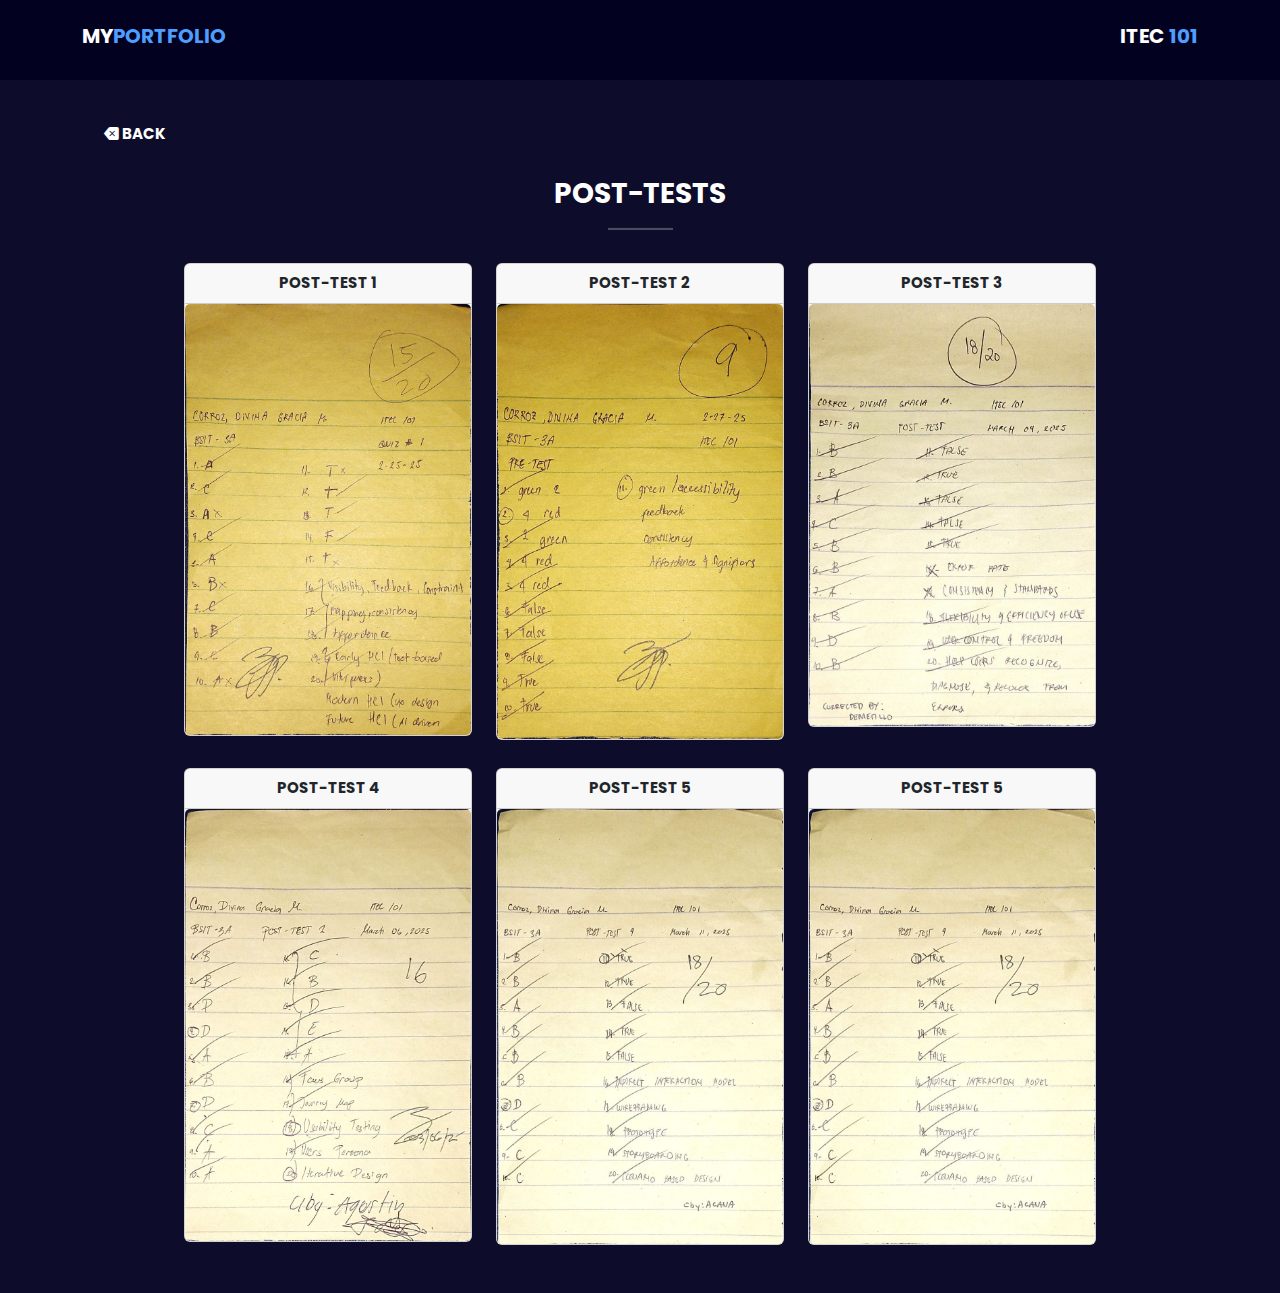
==== quiz-post-test.html @ f9ac565c "Initial commit - Web Portfolio" ====
<!DOCTYPE html>
<html lang="en">

<head>
    <meta charset="UTF-8">
    <meta name="viewport" content="width=device-width, initial-scale=1.0">
    <title>PORTFOLIO</title>

    <!-- Bootstrap Icons -->
    <link rel="stylesheet" href="css/style.css">
    <link rel="stylesheet" href="https://cdn.jsdelivr.net/npm/bootstrap-icons/font/bootstrap-icons.css">
    <link href="https://cdn.jsdelivr.net/npm/bootstrap@5.3.3/dist/css/bootstrap.min.css" rel="stylesheet">
    <!-- Animate.css for Smooth Animations -->
    <link rel="stylesheet" href="https://cdnjs.cloudflare.com/ajax/libs/animate.css/4.1.1/animate.min.css">
</head>
<style>
    body {
        width: 100%;
        height: auto;
        overflow-x: hidden;
        background-color: #0d0d2b;
    }
</style>

<body>
    <!-- Navbar -->
    <nav class="navbar navbar-expand-lg sticky-top">
        <div class="container">
            <!-- Logo and Brand -->
            <a class="navbar-brand animate__animated animate__fadeInLeft" href="index.html">
                <h5>MY<span>PORTFOLIO</span></h5>
            </a>
            <h5 class="text-white fw-bold animate__animated animate__fadeInLeft">ITEC <span>101</span></h5>
        </div>
    </nav>

    <section class="scores" id="scores">
        <div class="container mb-5">
            <div class="row">
                <a href="index.html">
                    <button class="button"><i class="bi bi-backspace-fill"></i> BACK</button>
                </a>
            </div>
            <!-- Section Title -->
            <div class="text-center">
                <h3 class="fw-bold text-white animate__animated animate__fadeInUp">POST-TESTS</h3>
                <hr class="mx-auto" style="height: 3px; background-color: white; width: 65px; margin-bottom: 3%;">
            </div>

            <div class="cards-container animate__animated animate__fadeInUp">
                <div class="row">
                    <div class="col-md-4">
                        <div class="card">
                            <div class="card-header">POST-TEST 1</div>
                            <img src="quizzes/p1.jpg" class="card-img-top" alt="post-test">
                        </div>
                    </div>

                    <div class="col-md-4">
                        <div class="card">
                            <div class="card-header">POST-TEST 2</div>
                            <img src="quizzes/p2.jpg" class="card-img-top" alt="pre-test">
                        </div>
                    </div>

                    <div class="col-md-4">
                        <div class="card">
                            <div class="card-header">POST-TEST 3</div>
                            <img src="quizzes/p3.jpg" class="card-img-top" alt="pre-test">
                        </div>
                    </div>
                </div>

                <div class="row mt-2">
                    <div class="col-md-4">
                        <div class="card">
                            <div class="card-header">POST-TEST 4</div>
                            <img src="quizzes/p4.jpg" class="card-img-top" alt="pre-test">
                        </div>
                    </div>

                    <div class="col-md-4">
                        <div class="card">
                            <div class="card-header">POST-TEST 5</div>
                            <img src="quizzes/p5.jpg" class="card-img-top" alt="pre-test">
                        </div>
                    </div>

                    <div class="col-md-4">
                        <div class="card">
                            <div class="card-header">POST-TEST 5</div>
                            <img src="quizzes/p5.jpg" class="card-img-top" alt="pre-test">
                        </div>
                    </div>
                </div>
            </div>
        </div>
    </section>

    <button id="scrollToTop" class="scroll-to-top">&#8679;</button>
    <script>
        document.addEventListener("DOMContentLoaded", function () {
            let scrollToTopBtn = document.getElementById("scrollToTop");

            window.addEventListener("scroll", function () {
                if (window.scrollY > 200) { // Show when scrolled 200px
                    scrollToTopBtn.style.display = "flex";
                } else {
                    scrollToTopBtn.style.display = "none";
                }
            });

            scrollToTopBtn.addEventListener("click", function () {
                window.scrollTo({ top: 0, behavior: "smooth" });
            });
        });
    </script>
</body>

</html>
---- css/style.css ----
@import url('https://fonts.googleapis.com/css2?family=Poppins:wght@100;200;300;400;500;600;700;800;900&display=swap');

* {
    padding: 0;
    margin: 0;
    font-family: 'Poppins', sans-serif;
    box-sizing: border-box;
}


/* General Navbar Styling */
.navbar {
    padding: 20px 30px;
    background-color: #020220;
    font-size: 20px;
    height: 80px;
}

.navbar-brand h5 {
    color: white;
    font-weight: bold;
    font-size: 20px;
}

.navbar span {
    color: #4e9eff;
}

.navbar-brand span {
    color: #4e9eff;
    font-weight: bold;
    align-items: center;
}

.button {
    padding: 10px;
    font-size: 15px;
    font-weight: bold;
    text-decoration: none;
    border: none;
    color: white;
    background-color: transparent;
    margin-top: 15px;
    align-items: center;
    text-align: center;
}

.row {
    margin-left: 0 !important;
    margin-right: 0 !important;
}

/* Container Fix */
.container {
    max-width: 100%;
    padding-left: 15px;
    padding-right: 15px;
}

/* Cards Styling */
.cards-container {
    display: flex;
    justify-content: center;
    gap: 20px;
    flex-wrap: wrap;
}

.card {
    width: 18rem;
    border-radius: 10px;
    overflow: hidden;
    transition: transform 0.3s ease-in-out;
    border: 1px solid white;
}

.card-header {
    text-align: center;
    font-weight: bold;
    font-size: 15px;
}

.cards-container .card img {
    height: auto;
    /* Control image size */
    object-fit: cover;
    /* Prevent distortion */
}

.card:hover {
    transform: scale(1.05);
}

/* Mobile Screens (up to 768px) */
@media screen and (max-width: 425px) {
    .navbar {
        padding: 15px 20px;
        font-size: 16px;
        height: auto;
    }

    section {
        padding: 20px 10px;
    }

    .cards-container {
        flex-direction: column;
        align-items: center;
    }

    .card {
        width: 100% !important;
        /* Ensures it stays inside the viewport */
        max-width: 280px;
        margin-bottom: 30px;
        /* More spacing for mobile */
    }
}

/* Tablets (769px - 1024px) */
@media screen and (min-width: 750px) and (max-width: 1024px) {
    .cards-container {
        justify-content: space-around;
    }

    .card {
        width: 45%;
        margin-bottom: 30px;
        /* More spacing for tablet */
    }
}

/* Large Screens (1025px+) */
@media screen and (min-width: 1025px) {
    .card {
        width: 18rem;
    }
}

/* Responsive Navbar */
@media (max-width: 991px) {
    .navbar-nav {
        text-align: end;
        background-color: #0d0d2b;
        width: 100%;
    }

    .navbar-nav .nav-link {
        display: block;
        width: 100%;
    }
}

/* Scroll to Top Button */
.scroll-to-top {
    position: fixed;
    bottom: 20px;
    right: 20px;
    width: 50px;
    height: 50px;
    background-color: #007bff;
    color: white;
    border: none;
    border-radius: 50%;
    font-size: 24px;
    cursor: pointer;
    display: none;
    justify-content: center;
    align-items: center;
    box-shadow: 0 4px 6px rgba(0, 0, 0, 0.2);
    transition: opacity 0.3s, visibility 0.3s;
    opacity: 0.5;
}

.scroll-to-top:hover {
    background-color: #0056b3;
}

.button {
    margin-bottom: 2%;
    margin-top: 3%;
}
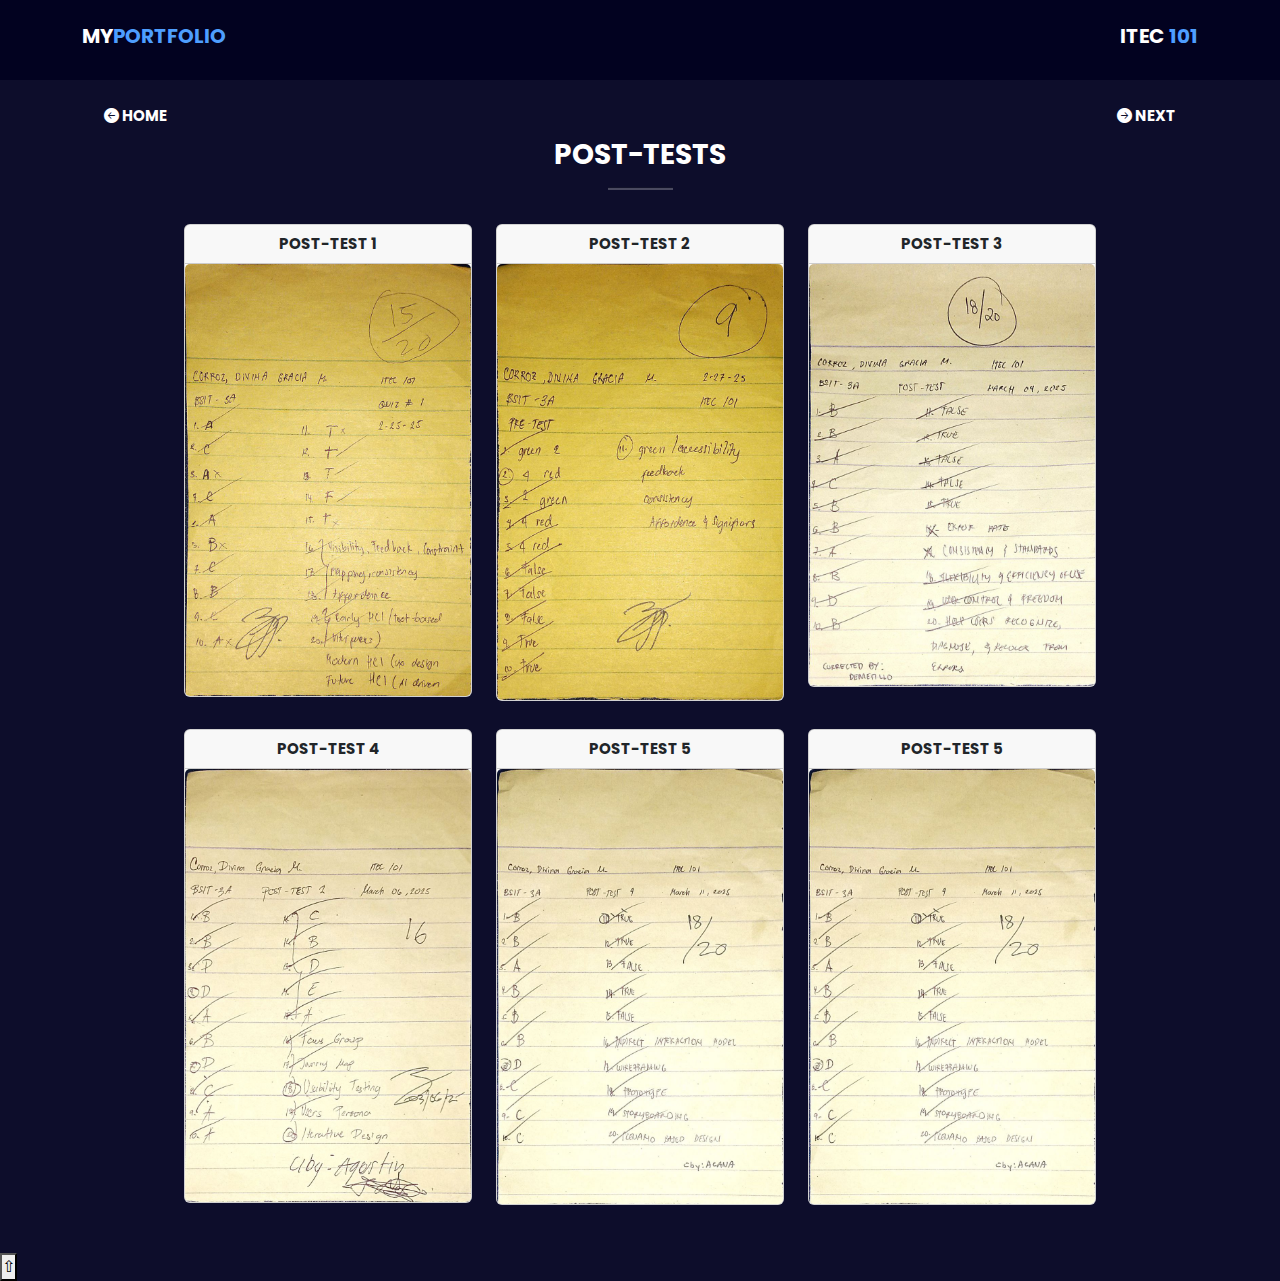
==== commit 293f9aa3: "Resolved merge conflicts in main.css and index.html" ====
--- a/quiz-post-test.html
+++ b/quiz-post-test.html
@@ -37,10 +37,19 @@
     <section class="scores" id="scores">
         <div class="container mb-5">
             <div class="row">
-                <a href="index.html">
-                    <button class="button"><i class="bi bi-backspace-fill"></i> BACK</button>
-                </a>
+                <div class="col-6">
+                    <a href="index.html">
+                        <button class="button"><i class="bi bi-arrow-left-circle-fill"></i> HOME</button>
+                    </a>
+                </div>
+
+                <div class="col-6 text-end">
+                    <a href="quiz-pre-test.html">
+                        <button class="button"><i class="bi bi-arrow-right-circle-fill"></i> NEXT</button>
+                    </a>
+                </div>
             </div>
+
             <!-- Section Title -->
             <div class="text-center">
                 <h3 class="fw-bold text-white animate__animated animate__fadeInUp">POST-TESTS</h3>
--- a/css/style.css
+++ b/css/style.css
@@ -150,33 +150,3 @@
     }
 }
 
-/* Scroll to Top Button */
-.scroll-to-top {
-    position: fixed;
-    bottom: 20px;
-    right: 20px;
-    width: 50px;
-    height: 50px;
-    background-color: #007bff;
-    color: white;
-    border: none;
-    border-radius: 50%;
-    font-size: 24px;
-    cursor: pointer;
-    display: none;
-    justify-content: center;
-    align-items: center;
-    box-shadow: 0 4px 6px rgba(0, 0, 0, 0.2);
-    transition: opacity 0.3s, visibility 0.3s;
-    opacity: 0.5;
-}
-
-.scroll-to-top:hover {
-    background-color: #0056b3;
-}
-
-.button {
-    margin-bottom: 2%;
-    margin-top: 3%;
-}
-
